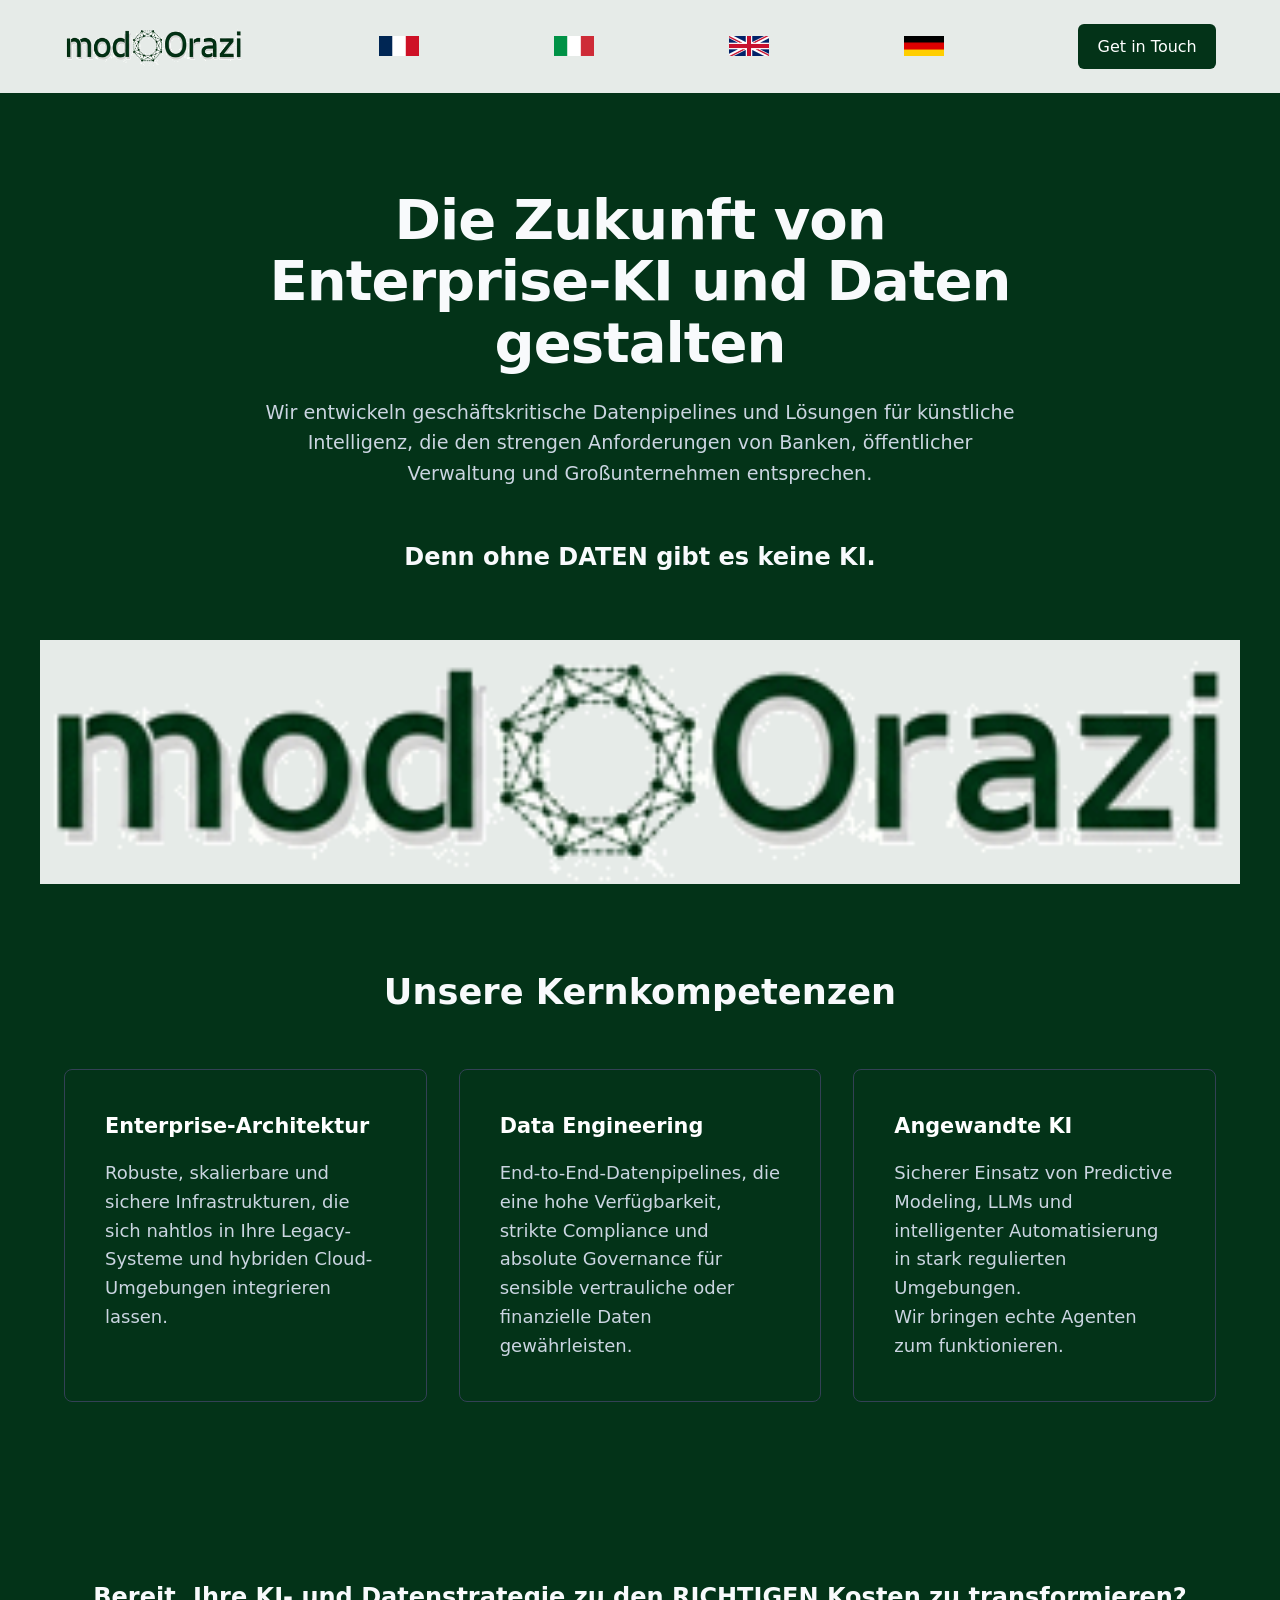
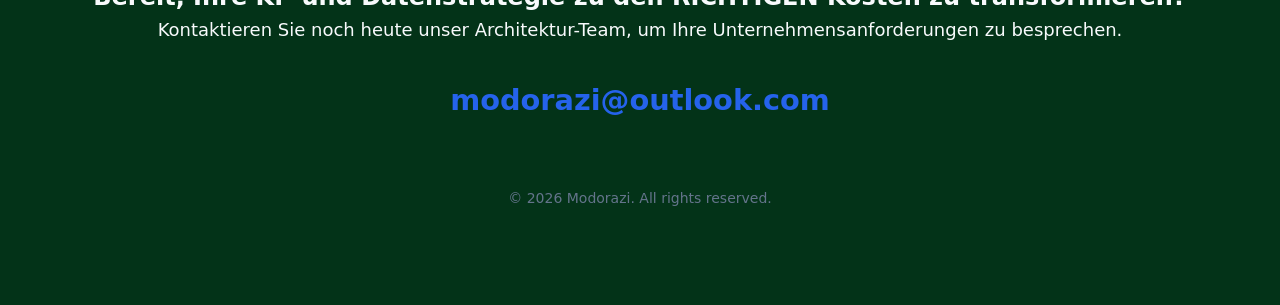
==== index_DE.html @ f9b567b1 "site Release 2" ====
<!DOCTYPE html>
<html lang="en">
<head>
    <meta charset="UTF-8">
    <meta name="viewport" content="width=device-width, initial-scale=1.0">
    <title>AI & Data Enterprise Architecture</title>
    <link rel="stylesheet" href="style.css">
</head>
<body>
    <nav class="navbar">
        
        <img src=images\modorazi-logo-251col-web.png alt=”ModOrazi” style="float:left;width:180px;height:40px;" title=”ModOrazi”> </a>
        <a href="index_FR.html"> <img src=images\fr_flag.png alt=”ModOrazi français” style="float:left;width:40px;height:20px;" title=”ModOrazi France”> </a>
        <a href="index_IT.html"> <img src=images\it_flag.png alt=”ModOrazi italiano” style="float:left;width:40px;height:20px;" title=”ModOrazi Italia”> </a>
        <a href="index_GB.html"> <img src=images\uk_flag.png alt=”ModOrazi English” style="float:left;width:40px;height:20px;" title=”ModOrazi International”> </a>
        <a href="index_DE.html"> <img src=images\de_flag.png alt=”ModOrazi Deutsch” style="float:left;width:40px;height:20px;" title=”ModOrazi Deutschland”> </a>
        <a href="mailto:modorazi@outlook.com" class="cta-button">Get in Touch</a>
    </nav>

	<header class="hero">
        <div class="hero-content">
            <h1>Die Zukunft von Enterprise-KI und Daten gestalten</h1>
            <p>Wir entwickeln geschäftskritische Datenpipelines und Lösungen für künstliche Intelligenz, die den strengen Anforderungen von Banken, öffentlicher Verwaltung und Großunternehmen entsprechen.</p>
            <h2>Denn ohne DATEN gibt es keine KI.</h2>
        </div>
	</header>

	<section class="centrato">
        <!-- modOrazi 16:9 Hero Video Embed. All rights reserved. Hero Video inline CSS applied beyond header.-->
		<div class="relative w-full aspect-video overflow-hidden rounded-2xl bg-[#033318]" style="display: flex; justify-content: center;">
		<video
				autoplay
				loop
				muted
				playsinline
				class="w-full h-full object-cover"
				poster="images\modorazi-logo-251col-web.png"
				width=1200
				height=auto
				style="background-position: center;"
			  >
					<source src="video/modOrazi-hero-16x9-20s.webm" type="video/webm" />
					<source src="video/modOrazi-hero-16x9-20s.mp4" type="video/mp4" /> 
			  </video>			  
        </div>
	</section>
	
 <section class="services">
        <h2>Unsere Kernkompetenzen</h2>
        <div class="grid">
            <div class="card">
                <h3>Enterprise-Architektur</h3>
                <p><font size="4"> Robuste, skalierbare und sichere Infrastrukturen, die sich nahtlos in Ihre Legacy-Systeme und hybriden Cloud-Umgebungen integrieren lassen.</font></p>
            </div>
            <div class="card">
                <h3>Data Engineering</h3>
                <p><font size="4">End-to-End-Datenpipelines, die eine hohe Verfügbarkeit, strikte Compliance und absolute Governance für sensible vertrauliche oder finanzielle Daten gewährleisten.</font></p>
            </div>
            <div class="card">
                <h3>Angewandte KI</h3>
                <p><font size="4">Sicherer Einsatz von Predictive Modeling, LLMs und intelligenter Automatisierung in stark regulierten Umgebungen. <br>Wir bringen echte Agenten zum funktionieren.</font></p>
            </div>
        </div>
    </section>

    <footer>
        <h2>Bereit, Ihre KI- und Datenstrategie zu den RICHTIGEN Kosten zu transformieren?</h2>
        <p><font size="4">Kontaktieren Sie noch heute unser Architektur-Team, um Ihre Unternehmensanforderungen zu besprechen.<font></p>
        <a href="mailto:modorazi@outlook.com" class="email-link">modorazi@outlook.com</a>
        <p class="copyright">&copy; 2026 Modorazi. All rights reserved.</p>
    </footer>
</body>
</html>
---- style.css ----
/* Core Colors and Setup */
:root {
    --primary: #033318;    /* Deep corporate slate */
    --secondary: #033318;  /* Lighter slate for contrast */
    --accent: #2563eb;     /* Trustworthy technical blue */
    --text: #f8fafc;       /* Crisp white */
    --text-muted: #cbd5e1; /* Softened text for reading */
}

* {
    margin: 0;
    padding: 0;
    box-sizing: border-box;
    /* Uses whatever clean, modern font the user's OS has installed */
    font-family: system-ui, -apple-system, sans-serif;
}

body {
    background-color: var(--primary);
    color: var(--text);
    line-height: 1.6;
}

/* Navigation */
.navbar {
    display: flex;
    justify-content: space-between;
    align-items: center;
    padding: 1.5rem 5%;
    background-color: rgba(255, 255, 255, 0.9);
    position: sticky;
    top: 0;
    backdrop-filter: blur(10px);
}

.logo {
    font-size: 1.5rem;
    font-weight: 700;
}

.cta-button {
    background-color: #033318; 
    color: white;
    padding: 0.6rem 1.2rem;
    text-decoration: none;
    border-radius: 6px;
    font-weight: 500;
    transition: background-color 0.2s;
}

.cta-button:hover {
    background-color: #1d4ed8;
}

/* Hero Section */
.hero {
    padding: 6rem 5% 4rem;
    text-align: center;
    max-width: 900px;
    margin: 0 auto;
}

.hero h1 {
    font-size: 3.5rem;
    line-height: 1.1;
    margin-bottom: 1.5rem;
    letter-spacing: -1px;
}

.hero p {
    font-size: 1.2rem;
    color: var(--text-muted);
    margin-bottom: 3rem;
}

.media-placeholder {
    background-color: var(--secondary);
    height: 400px;
    border-radius: 12px;
    display: flex;
    align-items: center;
    justify-content: center;
    border: 2px dashed #475569;
    color: #94a3b8;
    margin-top: 2rem;
}

/* Services Grid */
.services {
    padding: 5rem 5%;
    background-color: var(--secondary);
}

.services h2 {
    text-align: center;
    margin-bottom: 3rem;
    font-size: 2.2rem;
}

.grid {
    display: grid;
    /* Automatically creates columns based on screen width */
    grid-template-columns: repeat(auto-fit, minmax(300px, 1fr));
    gap: 2rem;
    max-width: 1200px;
    margin: 0 auto;
}

.card {
    background-color: var(--primary);
    padding: 2.5rem;
    border-radius: 8px;
    border: 1px solid #334155;
    transition: transform 0.2s;
}

.card:hover {
    transform: translateY(-5px);
}

.card h3 {
    margin-bottom: 1rem;
    color: white;
    font-size: 1.3rem;
}

.card p {
    color: var(--text-muted);
}

/* Footer / Contact */
footer {
    padding: 6rem 5%;
    text-align: center;
}

.email-link {
    display: inline-block;
    font-size: 1.8rem;
    color: var(--accent);
    text-decoration: none;
    font-weight: 600;
    margin: 2rem 0;
}

.email-link:hover {
    text-decoration: underline;
}

.copyright {
    color: #64748b;
    font-size: 0.875rem;
    margin-top: 2rem;
}

/* Mobile Adjustments */
@media (max-width: 768px) {
    .hero h1 { font-size: 2.5rem; }
    .hero { padding-top: 4rem; }
}
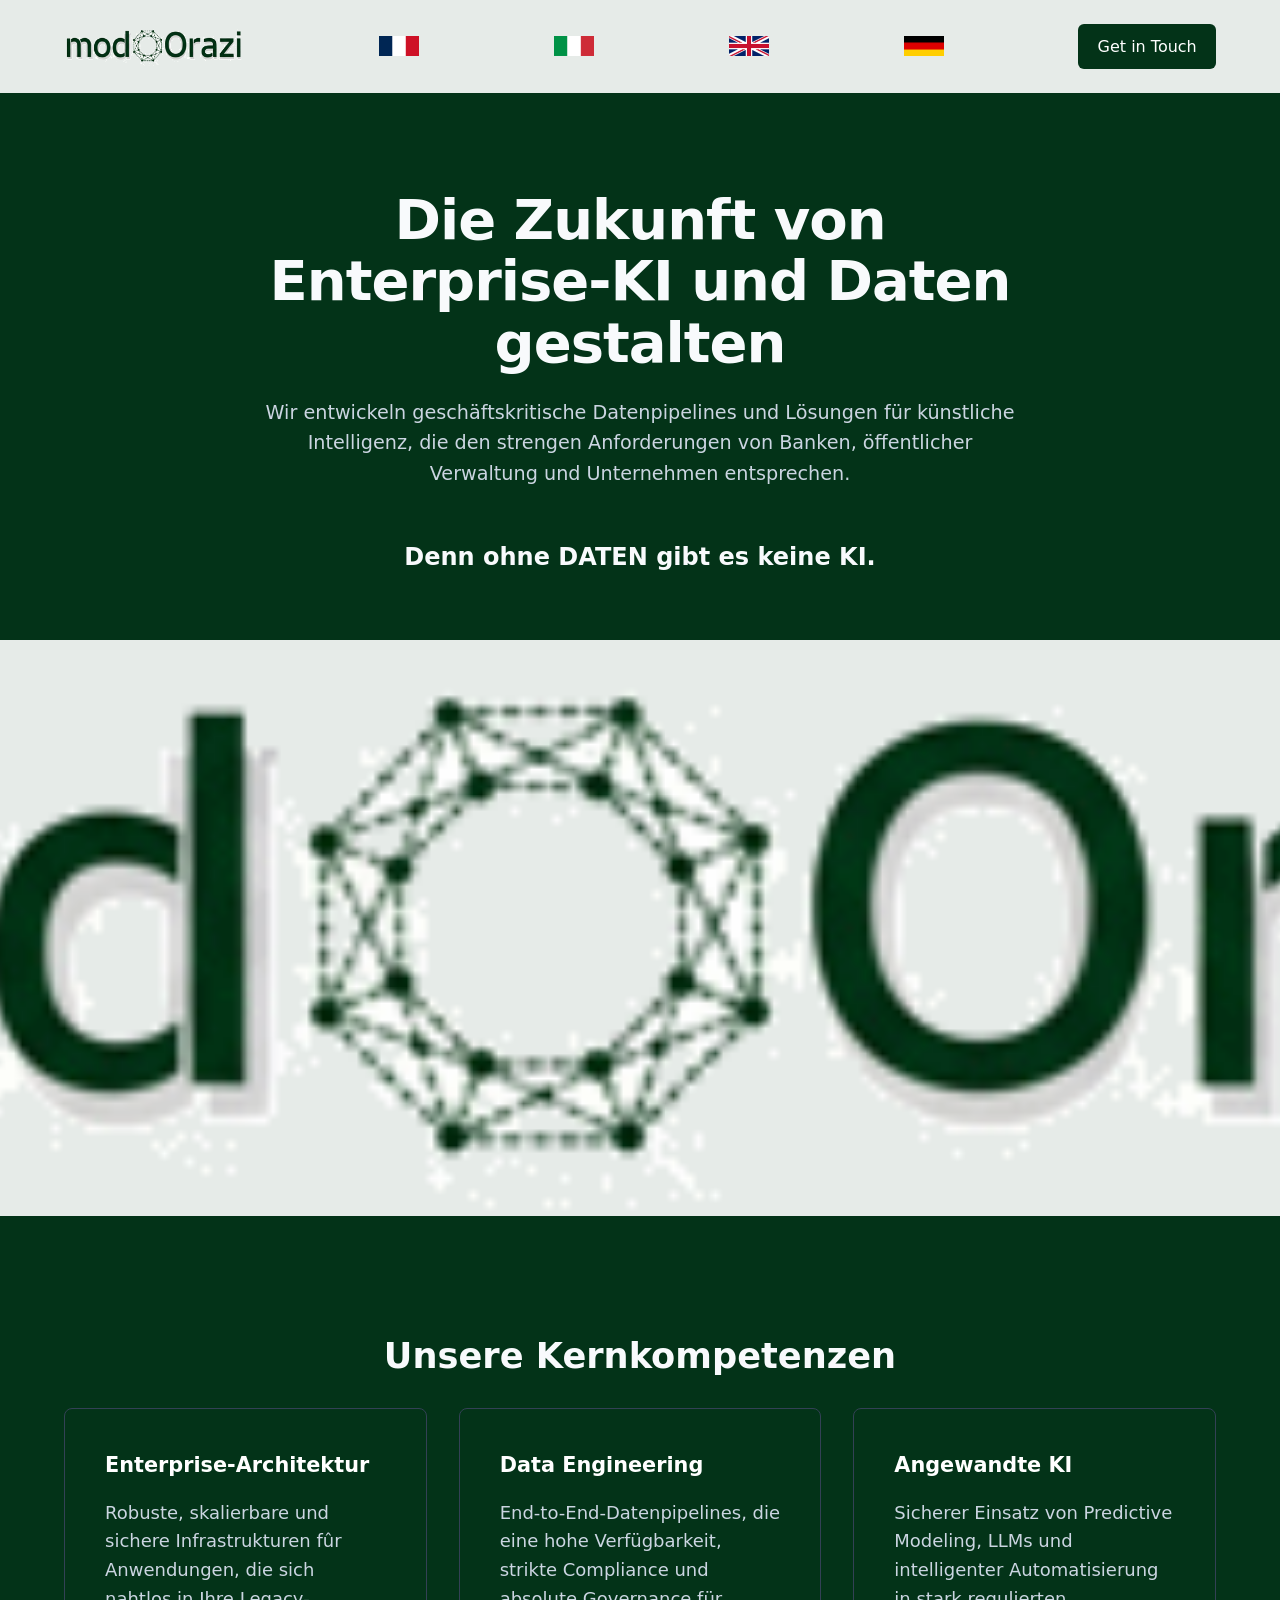
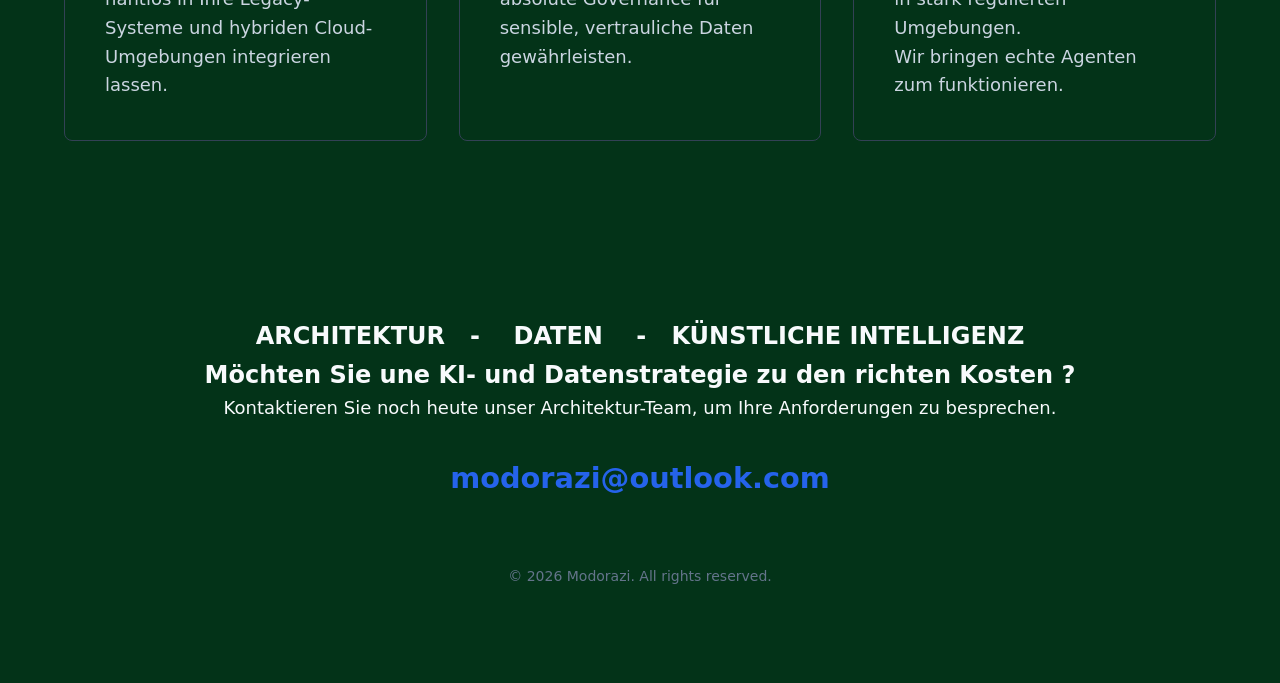
==== commit ace2cc30: "Release 3 v2" ====
--- a/index_DE.html
+++ b/index_DE.html
@@ -1,4 +1,5 @@
 <!DOCTYPE html>
+<!-- Release3 v3 --> 
 <html lang="en">
 <head>
     <meta charset="UTF-8">
@@ -17,44 +18,96 @@
         <a href="mailto:modorazi@outlook.com" class="cta-button">Get in Touch</a>
     </nav>
 
-	<header class="hero">
+    <header class="hero">
         <div class="hero-content">
             <h1>Die Zukunft von Enterprise-KI und Daten gestalten</h1>
-            <p>Wir entwickeln geschäftskritische Datenpipelines und Lösungen für künstliche Intelligenz, die den strengen Anforderungen von Banken, öffentlicher Verwaltung und Großunternehmen entsprechen.</p>
+            <p>Wir entwickeln geschäftskritische Datenpipelines und Lösungen für künstliche Intelligenz, die den strengen Anforderungen von Banken, öffentlicher Verwaltung und Unternehmen entsprechen.</p>
             <h2>Denn ohne DATEN gibt es keine KI.</h2>
         </div>
 	</header>
-
+	
 	<section class="centrato">
         <!-- modOrazi 16:9 Hero Video Embed. All rights reserved. Hero Video inline CSS applied beyond header.-->
-		<div class="relative w-full aspect-video overflow-hidden rounded-2xl bg-[#033318]" style="display: flex; justify-content: center;">
-		<video
+		<div id="hero-wrap" class="relative w-full max-md:max-w-[280px] mx-auto aspect-video max-md:aspect-[9/16] overflow-hidden rounded-2xl bg-[#033318]" style="display: flex; justify-content: center;">
+			<video id="hero"
 				autoplay
 				loop
 				muted
 				playsinline
 				class="w-full h-full object-cover"
-				poster="images\modorazi-logo-251col-web.png"
-				width=1200
-				height=auto
+				poster="images/modorazi-logo-251col-web.png"
 				style="background-position: center;"
-			  >
-					<source src="video/modOrazi-hero-16x9-20s.webm" type="video/webm" />
-					<source src="video/modOrazi-hero-16x9-20s.mp4" type="video/mp4" /> 
-			  </video>			  
-        </div>
+			>
+				<!-- IDs added to sources for JS control -->
+				<source id="video-webm" type="video/webm" />
+				<source id="video-mp4" type="video/mp4" />					
+			</video>
+		</div>
 	</section>
 	
- <section class="services">
-        <h2>Unsere Kernkompetenzen</h2>
-        <div class="grid">
+	<style>		
+		section {
+			display: flex;
+			justify-content: center;
+			width: 100%;
+		}
+
+		
+		#hero-wrap {
+			width: 80%;
+			max-width: 100%;
+			aspect-ratio: 16 / 9;
+		}
+
+		
+		@media (max-width: 768px) {
+			#hero-wrap {
+				width: 360px;         
+				max-width: 100%;      
+				aspect-ratio: 9 / 16; 
+			}
+		}
+	</style>
+	
+	<script>
+		document.addEventListener("DOMContentLoaded", function () {
+			const video = document.getElementById("hero");
+			const webmSource = document.getElementById("video-webm");
+			const mp4Source = document.getElementById("video-mp4");
+
+			// Check if the screen is portrait (mobile)
+			const isPortrait = window.matchMedia("(orientation: portrait)").matches;
+
+			if (isPortrait) {
+				// Set mobile files, mp4 first for mobile does not help
+				webmSource.src = "video/modOrazi-mobile-9x16-20s-v2.webm";
+				mp4Source.src = "video/modOrazi-mobile-9x16-20s-v2.mp4";
+			} else {
+				// Set desktop/wide files
+				webmSource.src = "video/modOrazi-wide-16x9-20s.webm";
+				mp4Source.src = "video/modOrazi-wide-16x9-20s.mp4";
+			}
+
+			// Force the video element to scan the newly injected sources
+			video.load();
+		});
+	</script>
+
+	
+    <section class="services" style="clear: both; display: block; width: 100%;">
+		<!-- Centered section heading -->
+		<h2 style="display: block; width: 100%; text-align: center; clear: both; grid-column: 1 / -1; flex: 0 0 100%; margin: 2rem 0 1.5rem 0;">
+			Unsere Kernkompetenzen
+		</h2>
+		
+		<div class="grid">
             <div class="card">
                 <h3>Enterprise-Architektur</h3>
-                <p><font size="4"> Robuste, skalierbare und sichere Infrastrukturen, die sich nahtlos in Ihre Legacy-Systeme und hybriden Cloud-Umgebungen integrieren lassen.</font></p>
+                <p><font size="4">Robuste, skalierbare und sichere Infrastrukturen fûr Anwendungen, die sich nahtlos in Ihre Legacy-Systeme und hybriden Cloud-Umgebungen integrieren lassen.</font></p>
             </div>
             <div class="card">
                 <h3>Data Engineering</h3>
-                <p><font size="4">End-to-End-Datenpipelines, die eine hohe Verfügbarkeit, strikte Compliance und absolute Governance für sensible vertrauliche oder finanzielle Daten gewährleisten.</font></p>
+                <p><font size="4">End-to-End-Datenpipelines, die eine hohe Verfügbarkeit, strikte Compliance und absolute Governance für sensible, vertrauliche Daten gewährleisten.</font></p>
             </div>
             <div class="card">
                 <h3>Angewandte KI</h3>
@@ -64,8 +117,10 @@
     </section>
 
     <footer>
-        <h2>Bereit, Ihre KI- und Datenstrategie zu den RICHTIGEN Kosten zu transformieren?</h2>
-        <p><font size="4">Kontaktieren Sie noch heute unser Architektur-Team, um Ihre Unternehmensanforderungen zu besprechen.<font></p>
+		<h2>ARCHITEKTUR&nbsp&nbsp -&nbsp&nbsp&nbsp  DATEN&nbsp&nbsp&nbsp  -&nbsp&nbsp KÜNSTLICHE INTELLIGENZ</h2>
+        <h2>Möchten Sie une KI- und Datenstrategie zu den richten Kosten ?</h2>
+        <p><font size="4">Kontaktieren Sie noch heute unser Architektur-Team, um Ihre Anforderungen zu besprechen.<font></p>
+
         <a href="mailto:modorazi@outlook.com" class="email-link">modorazi@outlook.com</a>
         <p class="copyright">&copy; 2026 Modorazi. All rights reserved.</p>
     </footer>
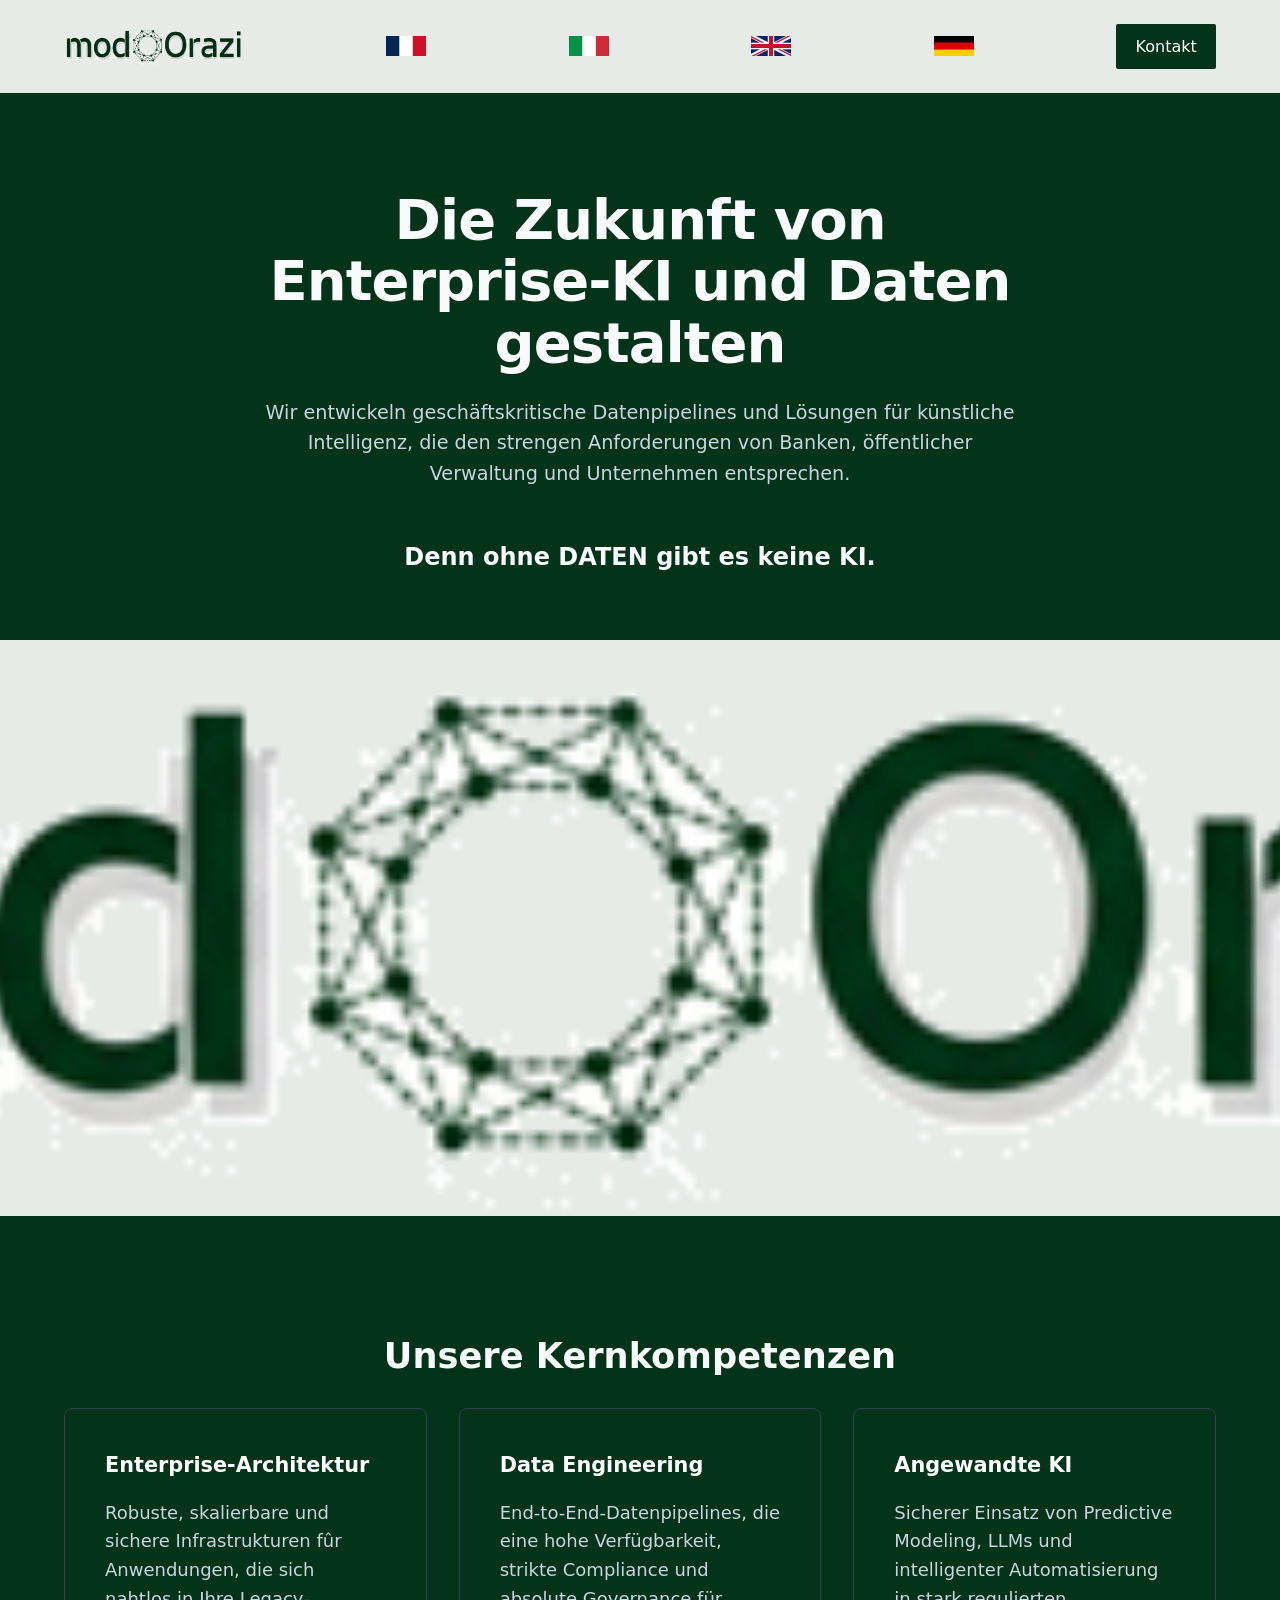
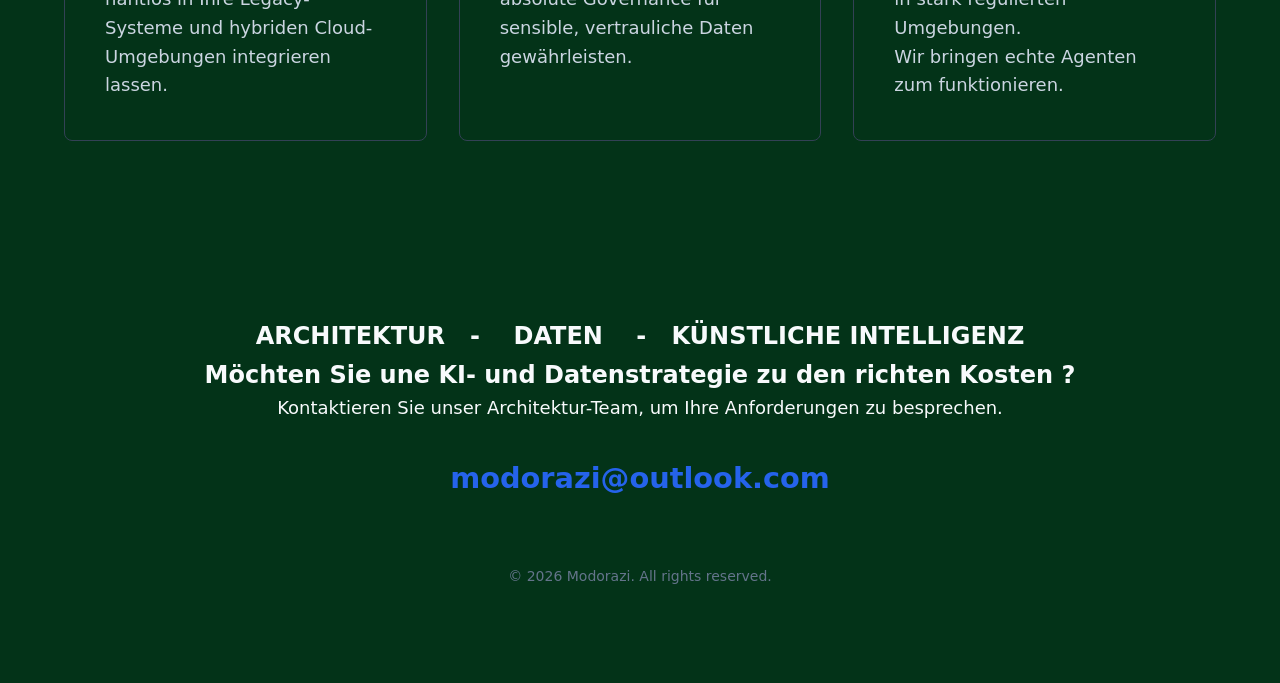
==== commit af44c747: "Release 3 v58" ====
--- a/index_DE.html
+++ b/index_DE.html
@@ -1,5 +1,5 @@
 <!DOCTYPE html>
-<!-- Release3 v3 --> 
+<!-- Release3 v4 --> 
 <html lang="en">
 <head>
     <meta charset="UTF-8">
@@ -15,7 +15,7 @@
         <a href="index_IT.html"> <img src=images\it_flag.png alt=”ModOrazi italiano” style="float:left;width:40px;height:20px;" title=”ModOrazi Italia”> </a>
         <a href="index_GB.html"> <img src=images\uk_flag.png alt=”ModOrazi English” style="float:left;width:40px;height:20px;" title=”ModOrazi International”> </a>
         <a href="index_DE.html"> <img src=images\de_flag.png alt=”ModOrazi Deutsch” style="float:left;width:40px;height:20px;" title=”ModOrazi Deutschland”> </a>
-        <a href="mailto:modorazi@outlook.com" class="cta-button">Get in Touch</a>
+        <a href="mailto:modorazi@outlook.com" class="cta-button">Kontakt</a>
     </nav>
 
     <header class="hero">
@@ -119,7 +119,7 @@
     <footer>
 		<h2>ARCHITEKTUR&nbsp&nbsp -&nbsp&nbsp&nbsp  DATEN&nbsp&nbsp&nbsp  -&nbsp&nbsp KÜNSTLICHE INTELLIGENZ</h2>
         <h2>Möchten Sie une KI- und Datenstrategie zu den richten Kosten ?</h2>
-        <p><font size="4">Kontaktieren Sie noch heute unser Architektur-Team, um Ihre Anforderungen zu besprechen.<font></p>
+        <p><font size="4">Kontaktieren Sie unser Architektur-Team, um Ihre Anforderungen zu besprechen.<font></p>
 
         <a href="mailto:modorazi@outlook.com" class="email-link">modorazi@outlook.com</a>
         <p class="copyright">&copy; 2026 Modorazi. All rights reserved.</p>
--- a/style.css
+++ b/style.css
@@ -23,19 +23,50 @@
 
 /* Navigation */
 .navbar {
-    display: flex;
+    display: flex;   /* Stacks the logo level and the flag level vertically */
     justify-content: space-between;
     align-items: center;
     padding: 1.5rem 5%;
     background-color: rgba(255, 255, 255, 0.9);
-    position: sticky;
+    position: sticky;  /* Fixed fixes navbar position, sticky makes it dependent on the user */
     top: 0;
     backdrop-filter: blur(10px);
 }
 
 .logo {
+    display: left;
     font-size: 1.5rem;
     font-weight: 700;
+}
+
+/* Stacks logo on top and centered flags below */
+.logo-group {
+    flex-direction: column;
+    align-items: center;
+    gap: 0.5rem; /* Space between logo and flags */
+}
+
+/* Specific class for the navbar logo image to avoid collision with .logo */
+.navbar-logo-img {
+    width: 180px;
+    height: 40px;
+    display: flex;
+    align-items: center;
+}
+
+/* Displays flags horizontally and centered */
+.flags {
+    display: flex;
+    flex-direction: row; /* Centers the row of flags horizontally */
+    justify-content: center;
+    align-items: center;
+    gap: 15rem; /* Space between flags */
+}
+
+.flags img {
+    width: 40px;
+    height: 20px;
+    display: flex;
 }
 
 .cta-button {
@@ -43,7 +74,7 @@
     color: white;
     padding: 0.6rem 1.2rem;
     text-decoration: none;
-    border-radius: 6px;
+    border-radius: 2px;
     font-weight: 500;
     transition: background-color 0.2s;
 }
